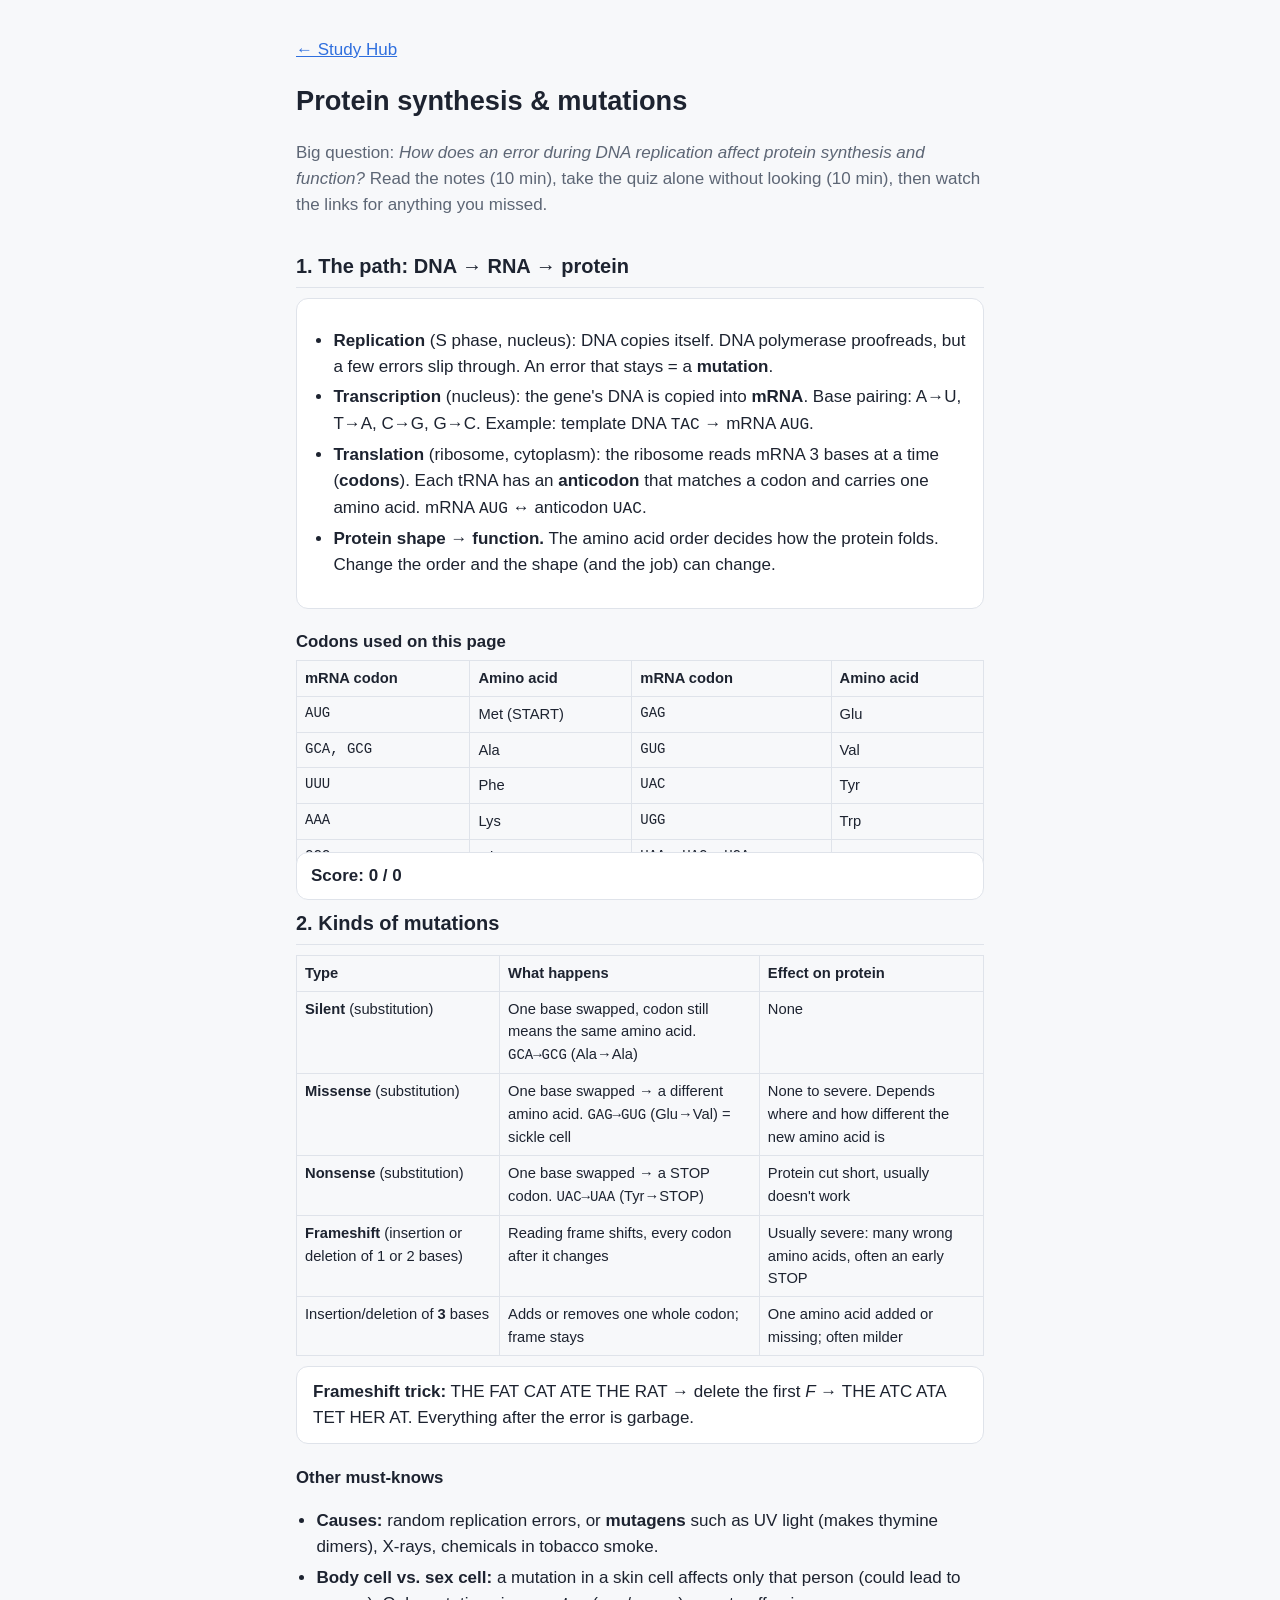
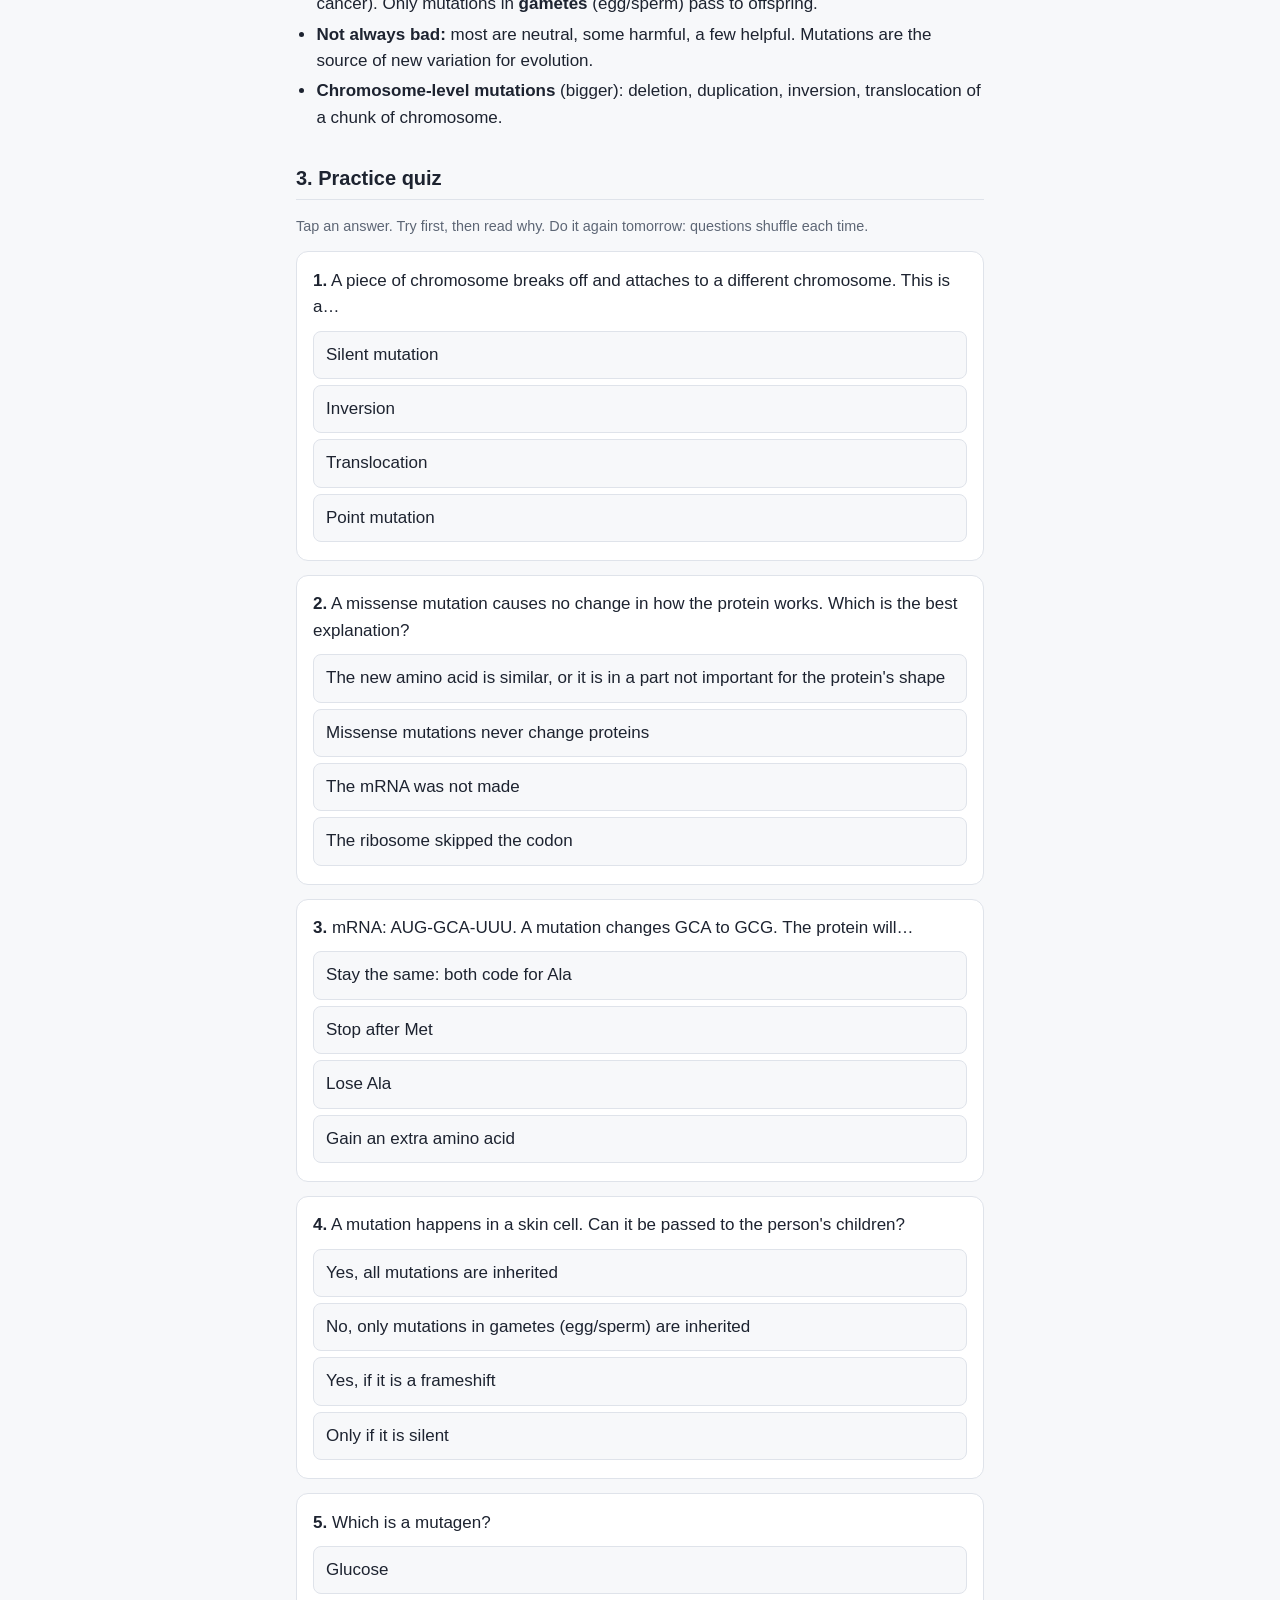
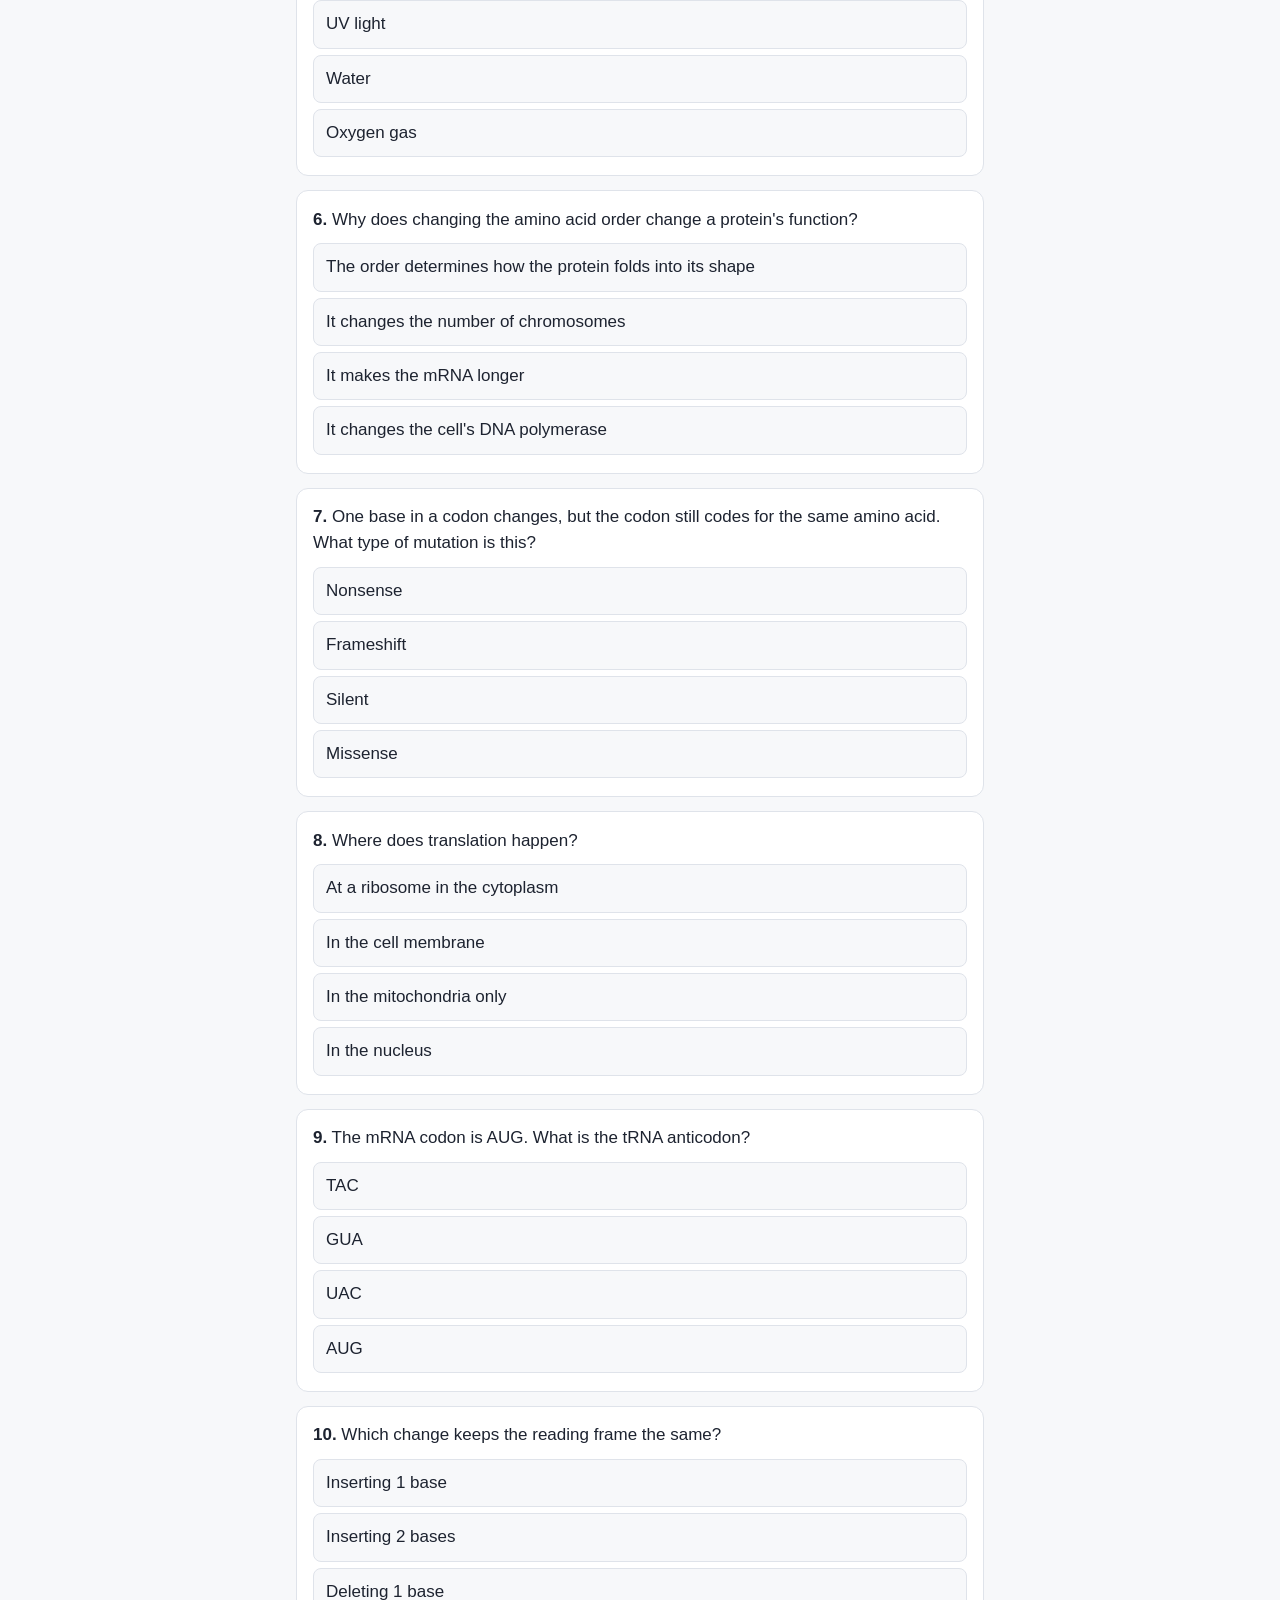
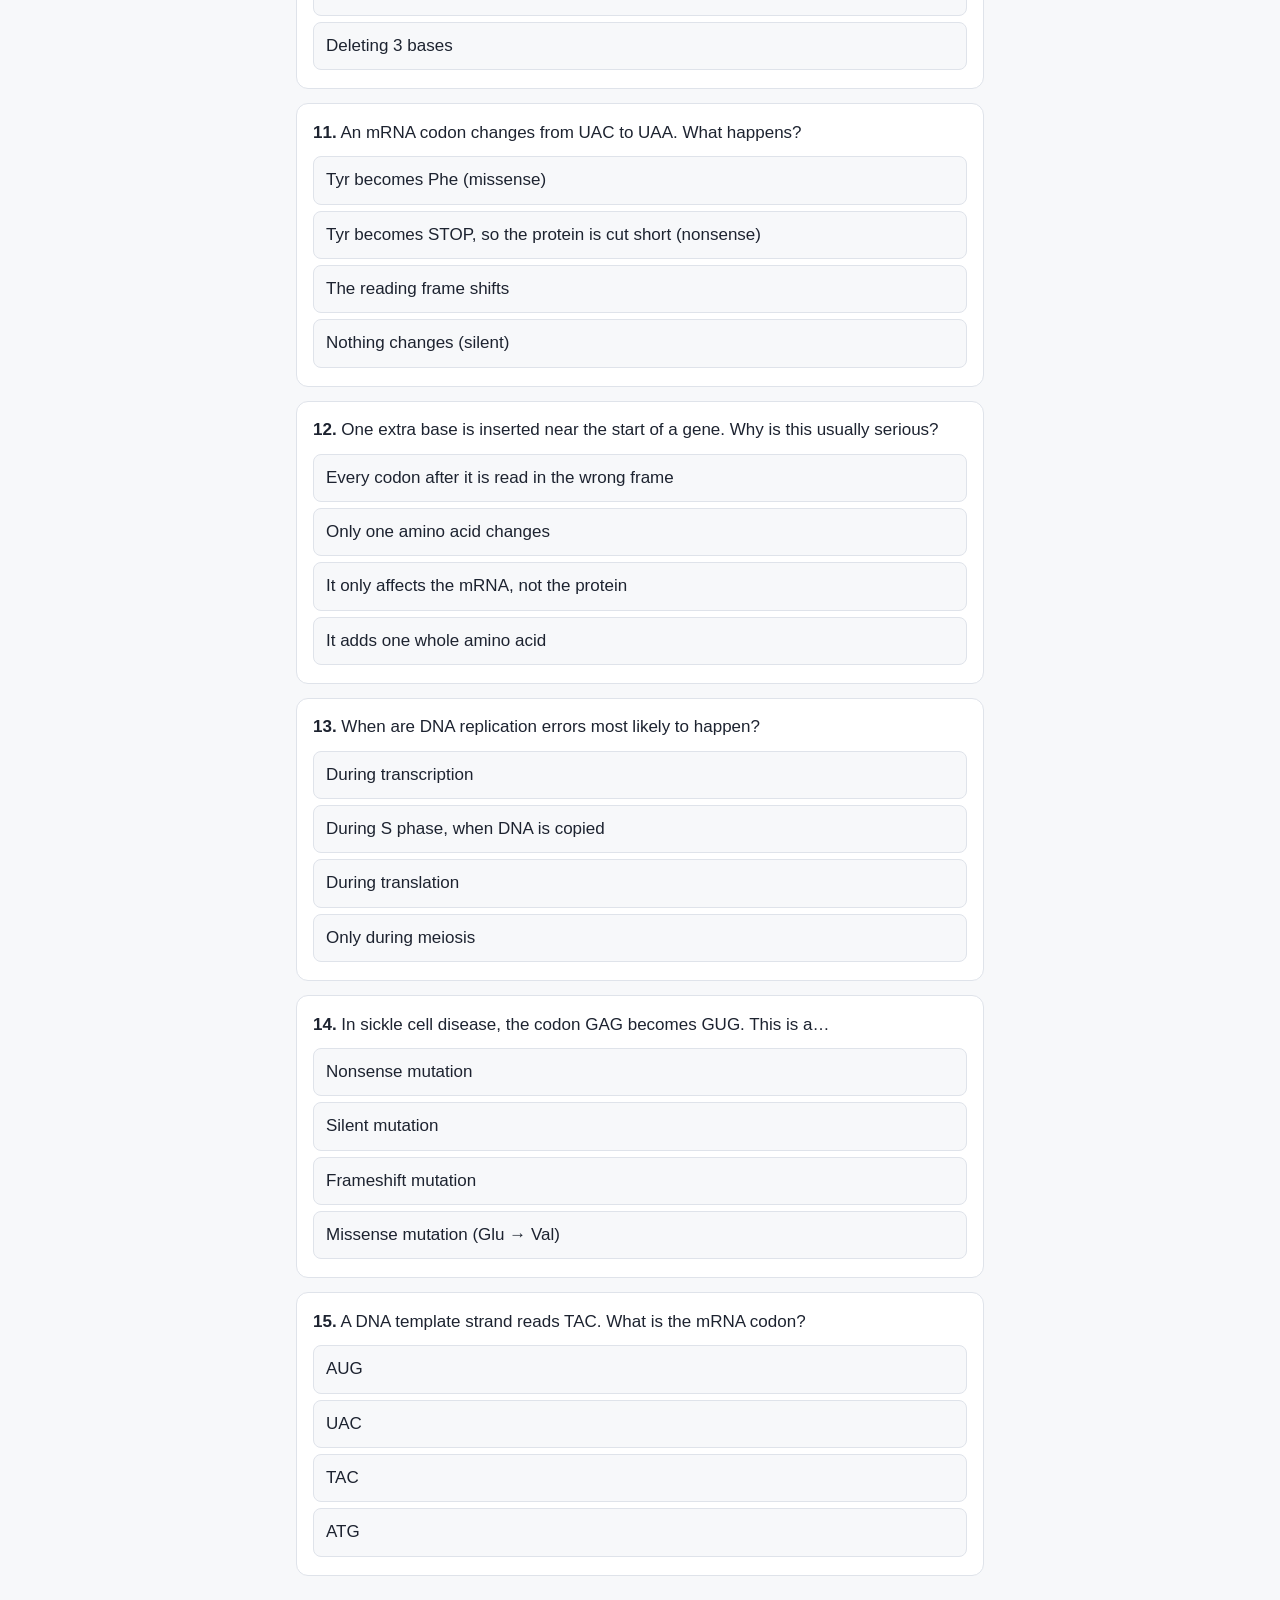
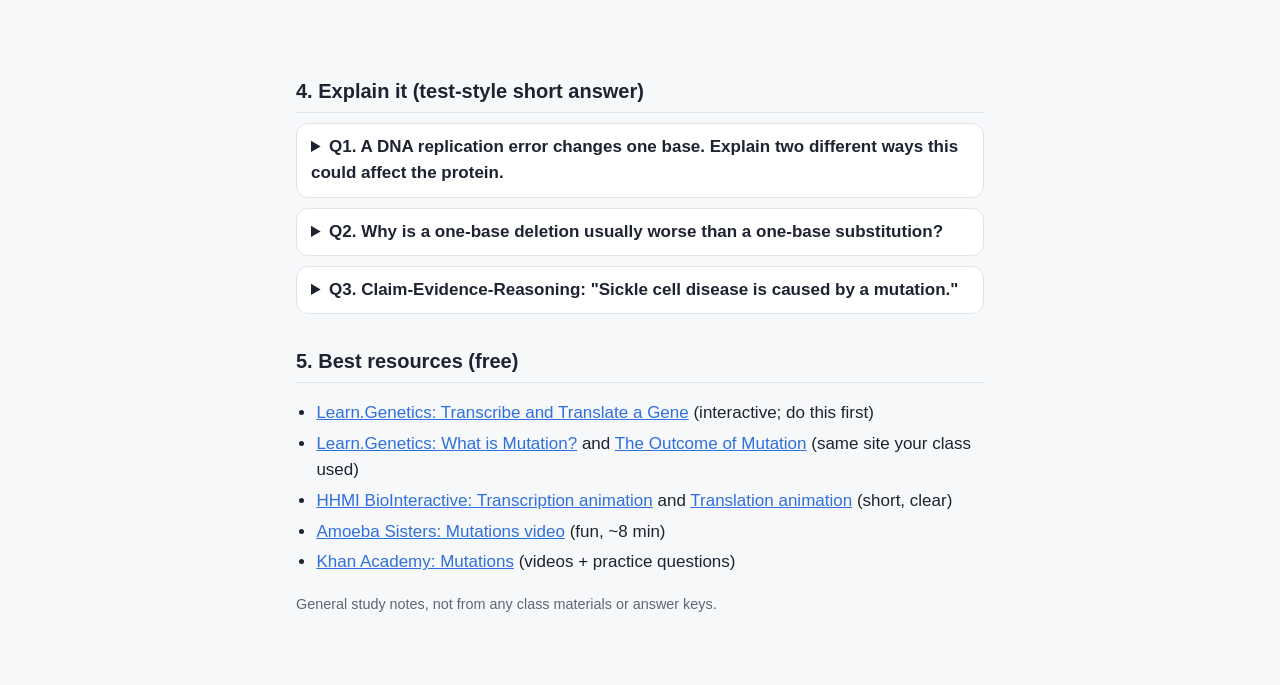
==== bio-mutations.html @ 21ad4ba0 "Study Hub: biology protein synthesis & mutations practice Co-Authored-By: Claude Opus 5.5 <noreply@a" ====
<!doctype html>
<html lang="en">
<head>
<meta charset="utf-8">
<meta name="viewport" content="width=device-width, initial-scale=1">
<title>Mutations Practice</title>
<link rel="stylesheet" href="style.css">
</head>
<body>
<main>
<p><a href="index.html">← Study Hub</a></p>
<h1>Protein synthesis &amp; mutations</h1>
<p class="lead">Big question: <em>How does an error during DNA replication affect protein synthesis and function?</em> Read the notes (10 min), take the quiz alone without looking (10 min), then watch the links for anything you missed.</p>

<h2>1. The path: DNA → RNA → protein</h2>
<div class="box">
<ul>
<li><strong>Replication</strong> (S phase, nucleus): DNA copies itself. DNA polymerase proofreads, but a few errors slip through. An error that stays = a <strong>mutation</strong>.</li>
<li><strong>Transcription</strong> (nucleus): the gene's DNA is copied into <strong>mRNA</strong>. Base pairing: A→U, T→A, C→G, G→C. Example: template DNA <span class="mono">TAC</span> → mRNA <span class="mono">AUG</span>.</li>
<li><strong>Translation</strong> (ribosome, cytoplasm): the ribosome reads mRNA 3 bases at a time (<strong>codons</strong>). Each tRNA has an <strong>anticodon</strong> that matches a codon and carries one amino acid. mRNA <span class="mono">AUG</span> ↔ anticodon <span class="mono">UAC</span>.</li>
<li><strong>Protein shape → function.</strong> The amino acid order decides how the protein folds. Change the order and the shape (and the job) can change.</li>
</ul>
</div>

<h3>Codons used on this page</h3>
<table>
<tr><th>mRNA codon</th><th>Amino acid</th><th>mRNA codon</th><th>Amino acid</th></tr>
<tr><td class="mono">AUG</td><td>Met (START)</td><td class="mono">GAG</td><td>Glu</td></tr>
<tr><td class="mono">GCA, GCG</td><td>Ala</td><td class="mono">GUG</td><td>Val</td></tr>
<tr><td class="mono">UUU</td><td>Phe</td><td class="mono">UAC</td><td>Tyr</td></tr>
<tr><td class="mono">AAA</td><td>Lys</td><td class="mono">UGG</td><td>Trp</td></tr>
<tr><td class="mono">GGC</td><td>Gly</td><td class="mono">UAA, UAG, UGA</td><td>STOP</td></tr>
</table>

<h2>2. Kinds of mutations</h2>
<table>
<tr><th>Type</th><th>What happens</th><th>Effect on protein</th></tr>
<tr><td><strong>Silent</strong> (substitution)</td><td>One base swapped, codon still means the same amino acid. <span class="mono">GCA→GCG</span> (Ala→Ala)</td><td>None</td></tr>
<tr><td><strong>Missense</strong> (substitution)</td><td>One base swapped → a different amino acid. <span class="mono">GAG→GUG</span> (Glu→Val) = sickle cell</td><td>None to severe. Depends where and how different the new amino acid is</td></tr>
<tr><td><strong>Nonsense</strong> (substitution)</td><td>One base swapped → a STOP codon. <span class="mono">UAC→UAA</span> (Tyr→STOP)</td><td>Protein cut short, usually doesn't work</td></tr>
<tr><td><strong>Frameshift</strong> (insertion or deletion of 1 or 2 bases)</td><td>Reading frame shifts, every codon after it changes</td><td>Usually severe: many wrong amino acids, often an early STOP</td></tr>
<tr><td>Insertion/deletion of <strong>3</strong> bases</td><td>Adds or removes one whole codon; frame stays</td><td>One amino acid added or missing; often milder</td></tr>
</table>
<div class="box">
<strong>Frameshift trick:</strong> THE FAT CAT ATE THE RAT → delete the first <em>F</em> → THE ATC ATA TET HER AT. Everything after the error is garbage.
</div>

<h3>Other must-knows</h3>
<ul>
<li><strong>Causes:</strong> random replication errors, or <strong>mutagens</strong> such as UV light (makes thymine dimers), X-rays, chemicals in tobacco smoke.</li>
<li><strong>Body cell vs. sex cell:</strong> a mutation in a skin cell affects only that person (could lead to cancer). Only mutations in <strong>gametes</strong> (egg/sperm) pass to offspring.</li>
<li><strong>Not always bad:</strong> most are neutral, some harmful, a few helpful. Mutations are the source of new variation for evolution.</li>
<li><strong>Chromosome-level mutations</strong> (bigger): deletion, duplication, inversion, translocation of a chunk of chromosome.</li>
</ul>

<h2>3. Practice quiz</h2>
<p class="muted">Tap an answer. Try first, then read why. Do it again tomorrow: questions shuffle each time.</p>
<div id="quiz"></div>
<div id="score">Score: 0 / 0</div>

<h2>4. Explain it (test-style short answer)</h2>
<details><summary>Q1. A DNA replication error changes one base. Explain two different ways this could affect the protein.</summary>
<p><strong>Check your answer has:</strong> (1) it could be <em>silent</em>: same amino acid because several codons code for the same one, so no change; (2) <em>missense</em>: a different amino acid → protein may fold differently → may not work (e.g., sickle cell hemoglobin); or <em>nonsense</em>: early STOP → short, non-working protein. Use the words codon, amino acid, shape, function.</p></details>
<details><summary>Q2. Why is a one-base deletion usually worse than a one-base substitution?</summary>
<p><strong>Check your answer has:</strong> the deletion shifts the reading frame, so <em>every codon after it</em> is read wrong (many amino acids change, often an early STOP). A substitution changes at most <em>one</em> codon.</p></details>
<details><summary>Q3. Claim-Evidence-Reasoning: "Sickle cell disease is caused by a mutation."</summary>
<p><strong>Check your answer has:</strong> Claim: one base substitution in the hemoglobin gene causes it. Evidence: the codon GAG becomes GUG, so glutamic acid (Glu) is replaced by valine (Val). Reasoning: the different amino acid changes how hemoglobin folds and sticks together → red blood cells become sickle-shaped → carry oxygen poorly and block vessels.</p></details>

<h2>5. Best resources (free)</h2>
<ul>
<li><a href="https://learn.genetics.utah.edu/content/basics/txtl">Learn.Genetics: Transcribe and Translate a Gene</a> (interactive; do this first)</li>
<li><a href="https://learn.genetics.utah.edu/content/basics/mutation">Learn.Genetics: What is Mutation?</a> and <a href="https://learn.genetics.utah.edu/content/basics/outcomes">The Outcome of Mutation</a> (same site your class used)</li>
<li><a href="https://www.biointeractive.org/classroom-resources/dna-transcription-basic-detail">HHMI BioInteractive: Transcription animation</a> and <a href="https://www.biointeractive.org/classroom-resources/translation-basic-detail">Translation animation</a> (short, clear)</li>
<li><a href="https://www.youtube.com/@AmoebaSisters/search?query=mutations">Amoeba Sisters: Mutations video</a> (fun, ~8 min)</li>
<li><a href="https://www.khanacademy.org/science/biology/gene-expression-central-dogma/mutations-tutorial">Khan Academy: Mutations</a> (videos + practice questions)</li>
</ul>
<p class="muted">General study notes, not from any class materials or answer keys.</p>
</main>

<script>
const Q = [
 ["One base in a codon changes, but the codon still codes for the same amino acid. What type of mutation is this?",
  ["Silent","Missense","Nonsense","Frameshift"],0,
  "Several codons code for the same amino acid (e.g., GCA and GCG are both Ala), so the protein doesn't change."],
 ["An mRNA codon changes from UAC to UAA. What happens?",
  ["Tyr becomes STOP, so the protein is cut short (nonsense)","Tyr becomes Phe (missense)","Nothing changes (silent)","The reading frame shifts"],0,
  "UAA is a stop codon. Translation ends early → a shortened, usually non-working protein."],
 ["One extra base is inserted near the start of a gene. Why is this usually serious?",
  ["Every codon after it is read in the wrong frame","Only one amino acid changes","It adds one whole amino acid","It only affects the mRNA, not the protein"],0,
  "Codons are read in groups of three. Adding one base shifts all the groups after it (frameshift)."],
 ["Which change keeps the reading frame the same?",
  ["Deleting 3 bases","Deleting 1 base","Inserting 2 bases","Inserting 1 base"],0,
  "3 bases = exactly one codon. The protein loses one amino acid but the rest is read correctly."],
 ["In sickle cell disease, the codon GAG becomes GUG. This is a…",
  ["Missense mutation (Glu → Val)","Silent mutation","Nonsense mutation","Frameshift mutation"],0,
  "One base swap gives a different amino acid. That one change alters hemoglobin's shape."],
 ["mRNA: AUG-GCA-UUU. A mutation changes GCA to GCG. The protein will…",
  ["Stay the same: both code for Ala","Lose Ala","Stop after Met","Gain an extra amino acid"],0,
  "GCA and GCG both code for alanine: a silent mutation."],
 ["When are DNA replication errors most likely to happen?",
  ["During S phase, when DNA is copied","During translation","During transcription","Only during meiosis"],0,
  "Replication happens in S phase. DNA polymerase proofreads, but rare mistakes remain."],
 ["A mutation happens in a skin cell. Can it be passed to the person's children?",
  ["No, only mutations in gametes (egg/sperm) are inherited","Yes, all mutations are inherited","Yes, if it is a frameshift","Only if it is silent"],0,
  "Body (somatic) cell mutations stay in that person. Only germ-line mutations go to offspring."],
 ["Which is a mutagen?",
  ["UV light","Glucose","Water","Oxygen gas"],0,
  "UV light can bond neighboring thymines together (thymine dimers), causing copying errors."],
 ["Where does translation happen?",
  ["At a ribosome in the cytoplasm","In the nucleus","In the mitochondria only","In the cell membrane"],0,
  "Transcription is in the nucleus; mRNA then goes out to ribosomes for translation."],
 ["The mRNA codon is AUG. What is the tRNA anticodon?",
  ["UAC","TAC","AUG","GUA"],0,
  "Anticodons pair with codons: A–U, U–A, G–C. tRNA uses U, not T."],
 ["A DNA template strand reads TAC. What is the mRNA codon?",
  ["AUG","ATG","UAC","TAC"],0,
  "T→A, A→U, C→G. RNA has U instead of T."],
 ["A missense mutation causes no change in how the protein works. Which is the best explanation?",
  ["The new amino acid is similar, or it is in a part not important for the protein's shape","Missense mutations never change proteins","The mRNA was not made","The ribosome skipped the codon"],0,
  "Effect depends on where the change is and how different the new amino acid is."],
 ["Why does changing the amino acid order change a protein's function?",
  ["The order determines how the protein folds into its shape","It changes the cell's DNA polymerase","It changes the number of chromosomes","It makes the mRNA longer"],0,
  "Sequence → folding → 3D shape → function. Change the shape, change the job."],
 ["A piece of chromosome breaks off and attaches to a different chromosome. This is a…",
  ["Translocation","Point mutation","Silent mutation","Inversion"],0,
  "Translocation = a segment moves to a non-matching chromosome. Inversion = a segment flips in place."]
];
const shuffle=a=>{for(let i=a.length-1;i>0;i--){const j=Math.floor(Math.random()*(i+1));[a[i],a[j]]=[a[j],a[i]]}return a};
let right=0,done=0;
const quiz=document.getElementById('quiz'),score=document.getElementById('score');
shuffle(Q.slice()).forEach((q,n)=>{
  const d=document.createElement('div');d.className='q';
  d.innerHTML=`<p><strong>${n+1}.</strong> ${q[0]}</p>`;
  const opts=shuffle(q[1].map((t,i)=>({t,ok:i===q[2]})));
  opts.forEach(o=>{
    const b=document.createElement('button');b.textContent=o.t;
    b.onclick=()=>{
      if(d.classList.contains('done'))return;
      d.classList.add('done');done++;
      if(o.ok){right++;b.classList.add('right')}else{b.classList.add('wrong');
        [...d.querySelectorAll('button')].forEach((x,k)=>{if(opts[k].ok)x.classList.add('right')})}
      score.textContent=`Score: ${right} / ${done}`+(done===Q.length?`  ·  ${Math.round(100*right/done)}%`:'');
    };
    d.appendChild(b);
  });
  const w=document.createElement('div');w.className='why';w.textContent='Why: '+q[3];d.appendChild(w);
  quiz.appendChild(d);
});
</script>
</body>
</html>
---- style.css ----
:root{--bg:#f7f8fa;--fg:#1d2330;--muted:#5d6675;--card:#fff;--line:#dfe3ea;--accent:#2f6fde;--ok:#1f8a4c;--okbg:#e6f5ec;--bad:#c23b3b;--badbg:#fbeaea}
@media (prefers-color-scheme:dark){:root{--bg:#14171d;--fg:#e8ebf0;--muted:#9aa3b2;--card:#1d222b;--line:#2f3642;--accent:#6aa0ff;--ok:#5fd08e;--okbg:#18382a;--bad:#ff8a8a;--badbg:#3d1d1f}}
*{box-sizing:border-box}
body{margin:0;background:var(--bg);color:var(--fg);font:17px/1.55 -apple-system,BlinkMacSystemFont,"Segoe UI",Roboto,sans-serif}
main{max-width:720px;margin:0 auto;padding:20px 16px 60px}
h1{font-size:1.7rem;margin:.2em 0}
h2{font-size:1.25rem;margin:1.6em 0 .5em;border-bottom:1px solid var(--line);padding-bottom:.25em}
h3{font-size:1.05rem;margin:1.2em 0 .3em}
a{color:var(--accent)}
.lead{color:var(--muted)}
.muted{color:var(--muted);font-size:.9rem}
.card{display:block;background:var(--card);border:1px solid var(--line);border-radius:12px;padding:14px 16px;margin:10px 0;text-decoration:none;color:var(--fg)}
.card span{display:block;color:var(--muted);font-size:.9rem}
.box{background:var(--card);border:1px solid var(--line);border-radius:12px;padding:12px 16px;margin:10px 0}
table{border-collapse:collapse;width:100%;font-size:.92rem}
th,td{border:1px solid var(--line);padding:6px 8px;text-align:left;vertical-align:top}
th{background:var(--bg)}
code,.mono{font-family:ui-monospace,Menlo,monospace;font-size:.95em}
.q{background:var(--card);border:1px solid var(--line);border-radius:12px;padding:12px 16px;margin:14px 0}
.q p{margin:.2em 0 .6em}
.q button{display:block;width:100%;text-align:left;margin:6px 0;padding:10px 12px;border:1px solid var(--line);border-radius:8px;background:var(--bg);color:var(--fg);font:inherit;cursor:pointer}
.q button.right{border-color:var(--ok);background:var(--okbg)}
.q button.wrong{border-color:var(--bad);background:var(--badbg)}
.why{display:none;margin-top:8px;font-size:.93rem;color:var(--muted)}
.q.done .why{display:block}
#score{position:sticky;bottom:0;background:var(--card);border:1px solid var(--line);border-radius:12px;padding:10px 14px;margin-top:20px;font-weight:600}
details{background:var(--card);border:1px solid var(--line);border-radius:12px;padding:10px 14px;margin:10px 0}
summary{cursor:pointer;font-weight:600}
ul{padding-left:1.2em}
li{margin:.25em 0}
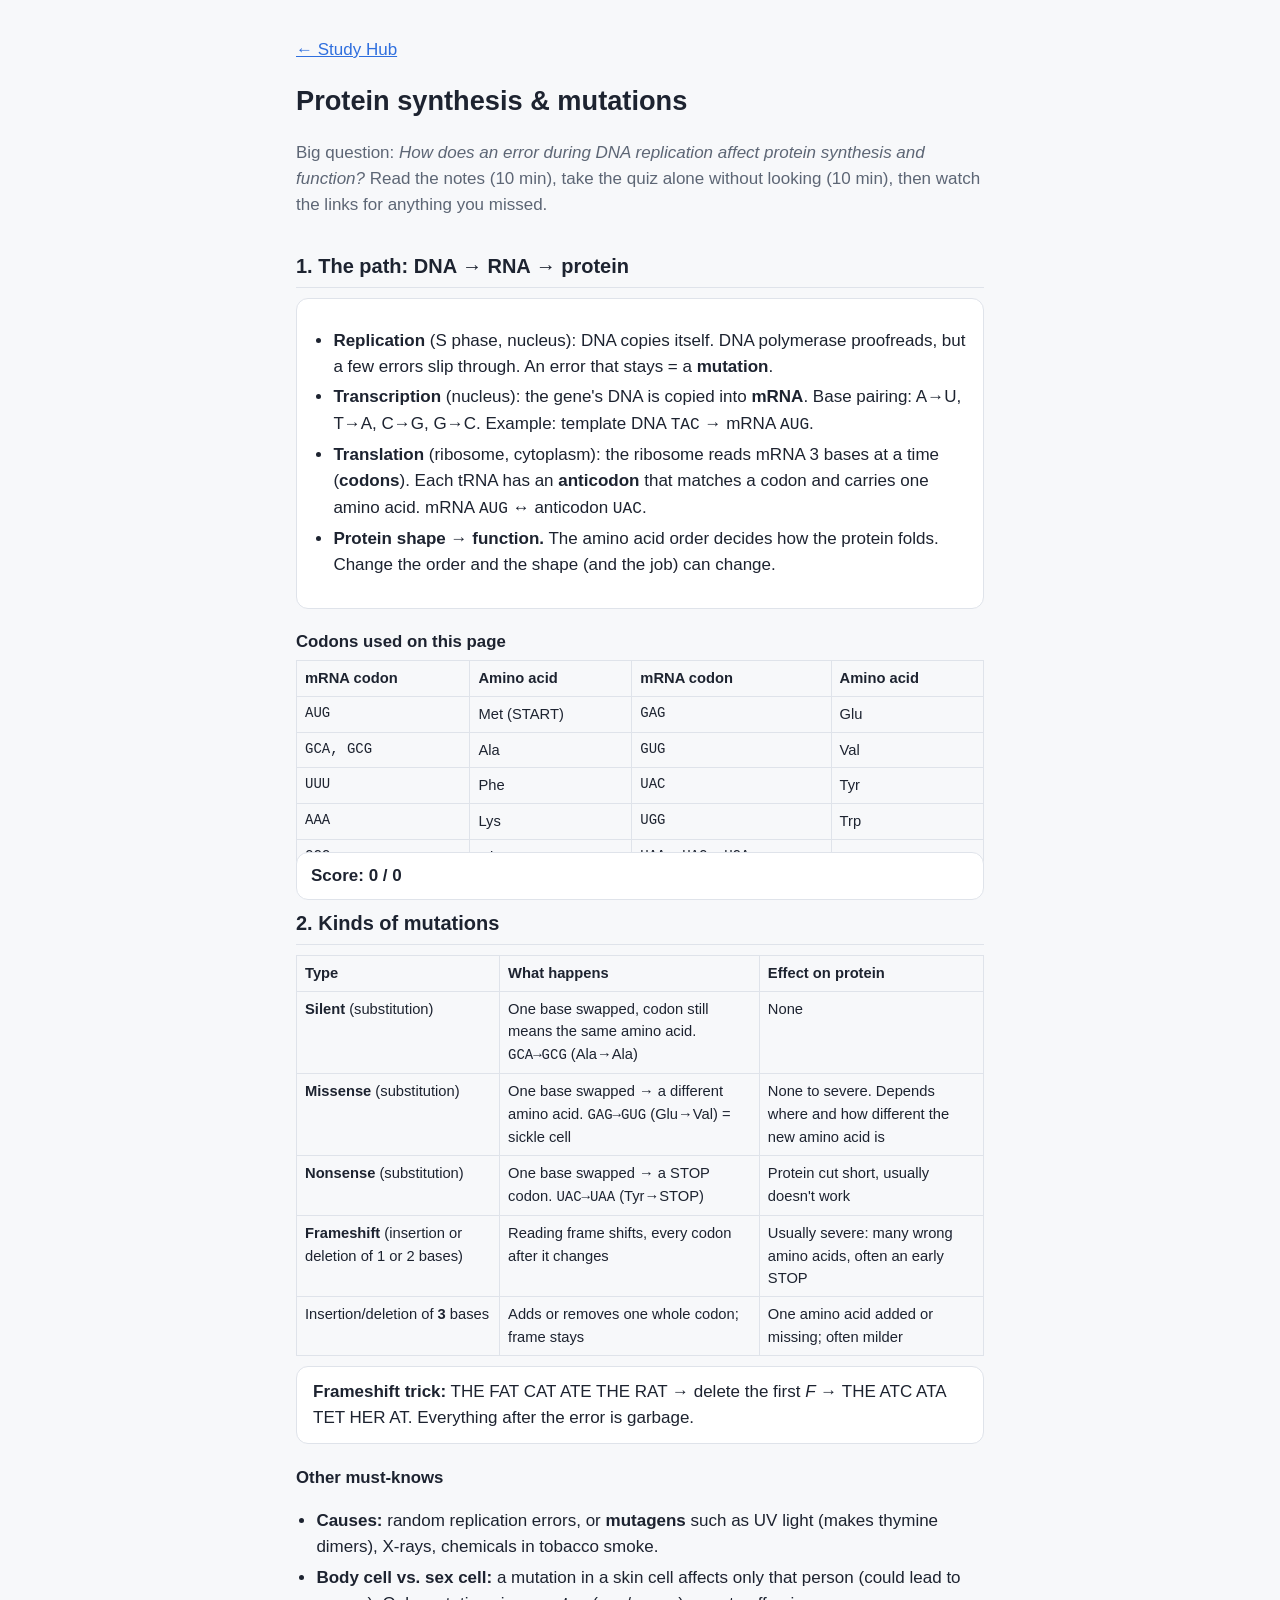
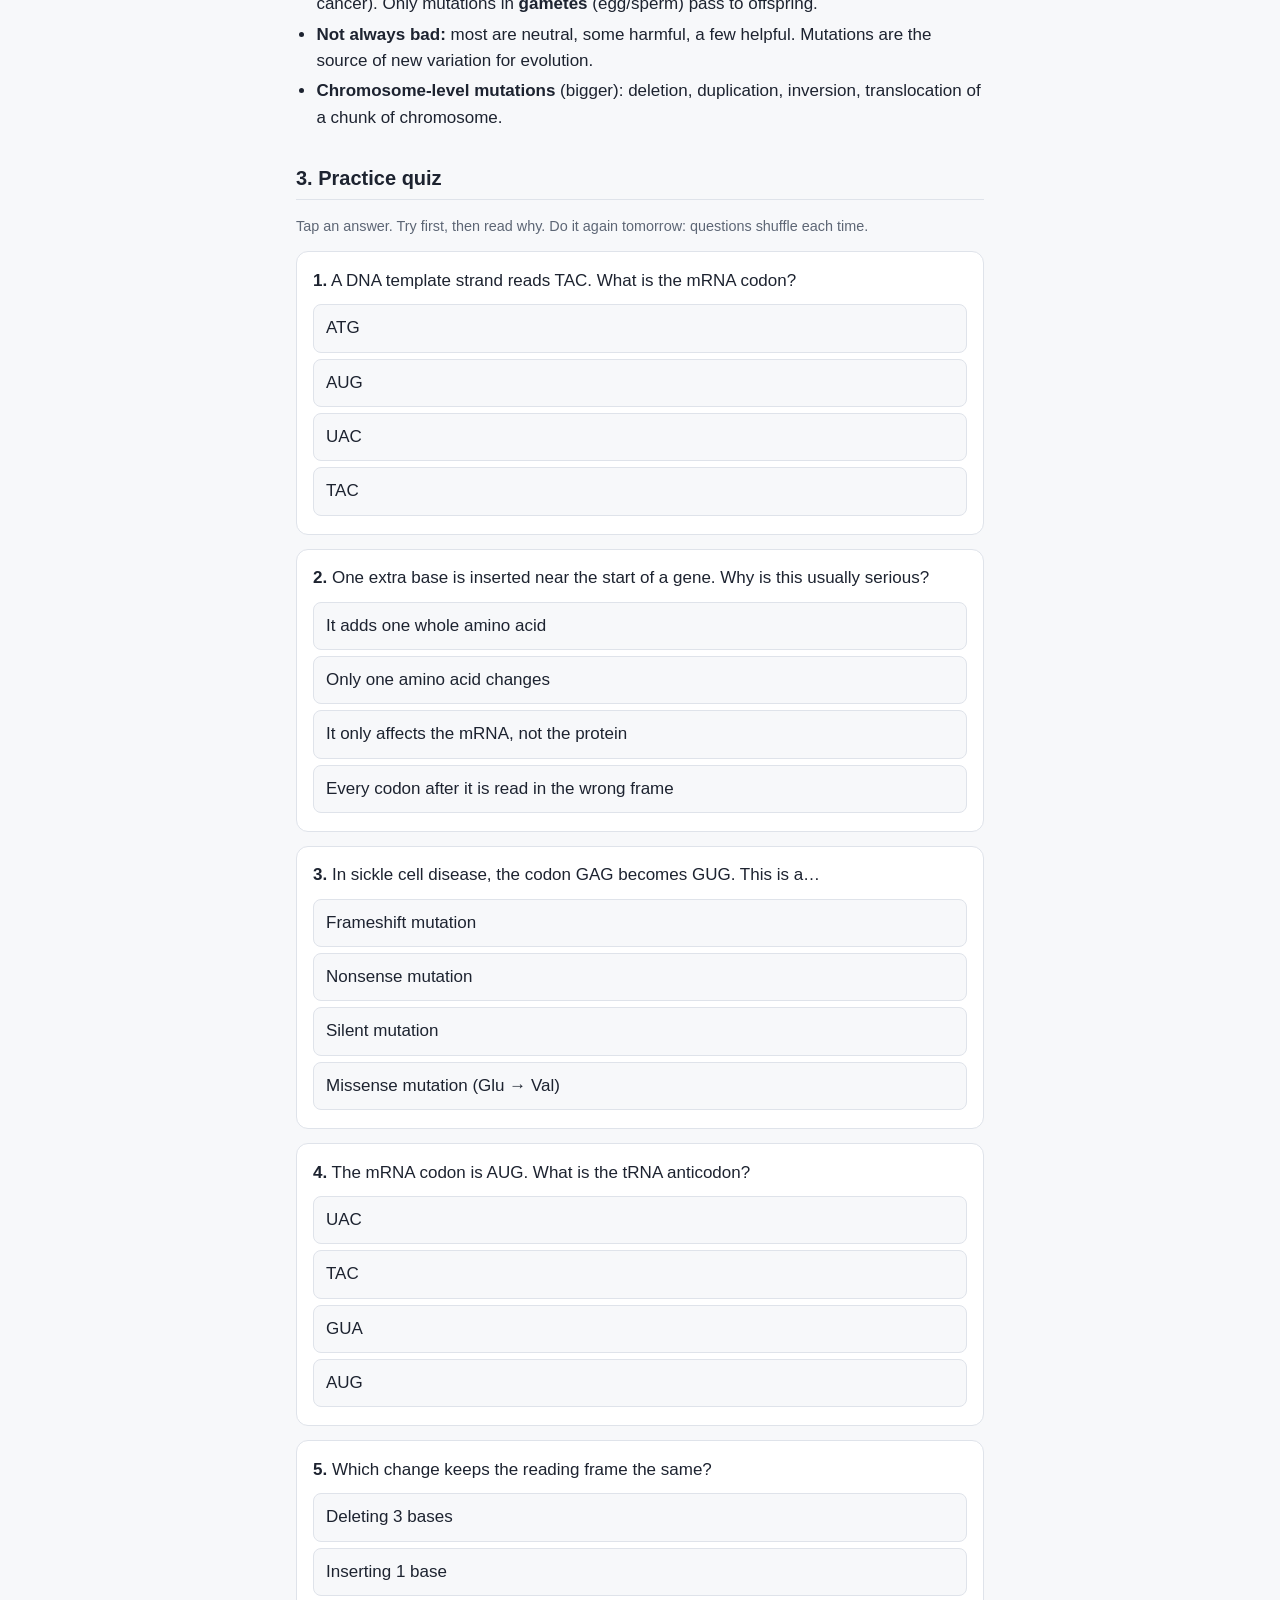
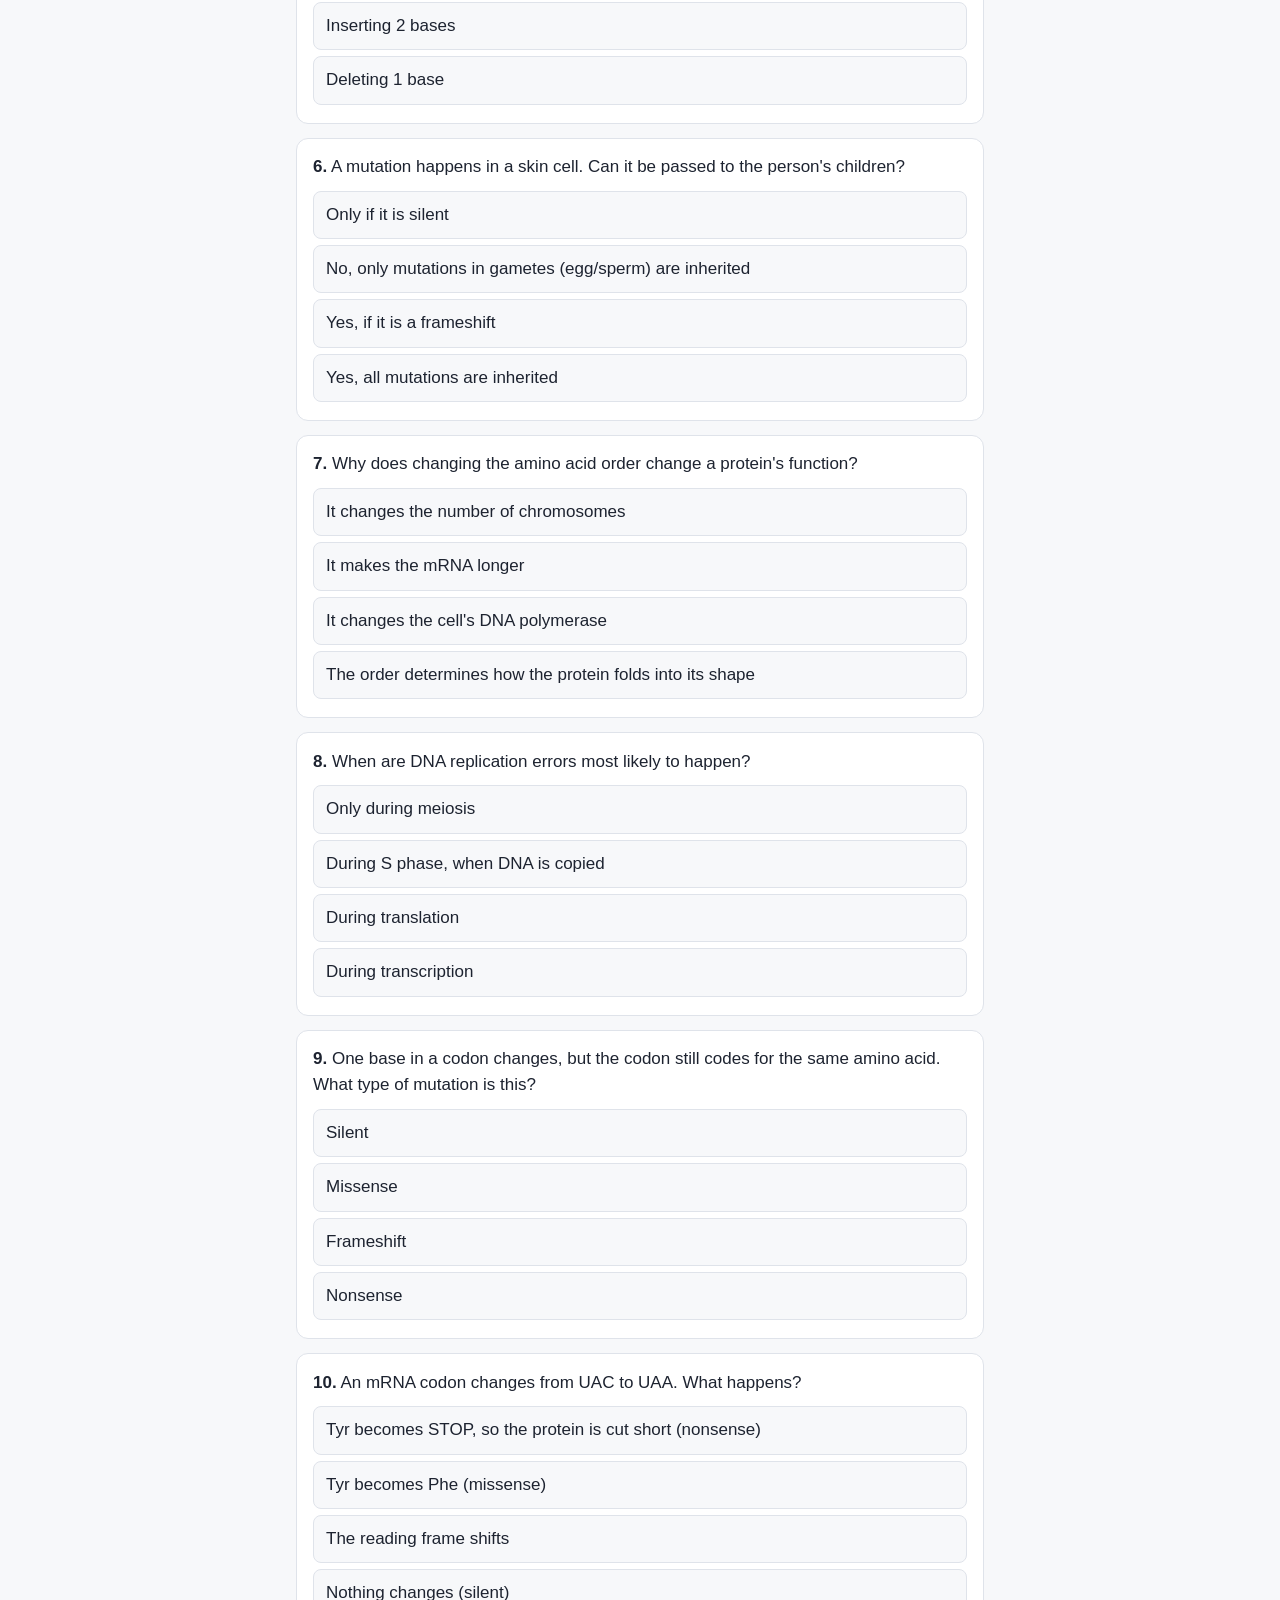
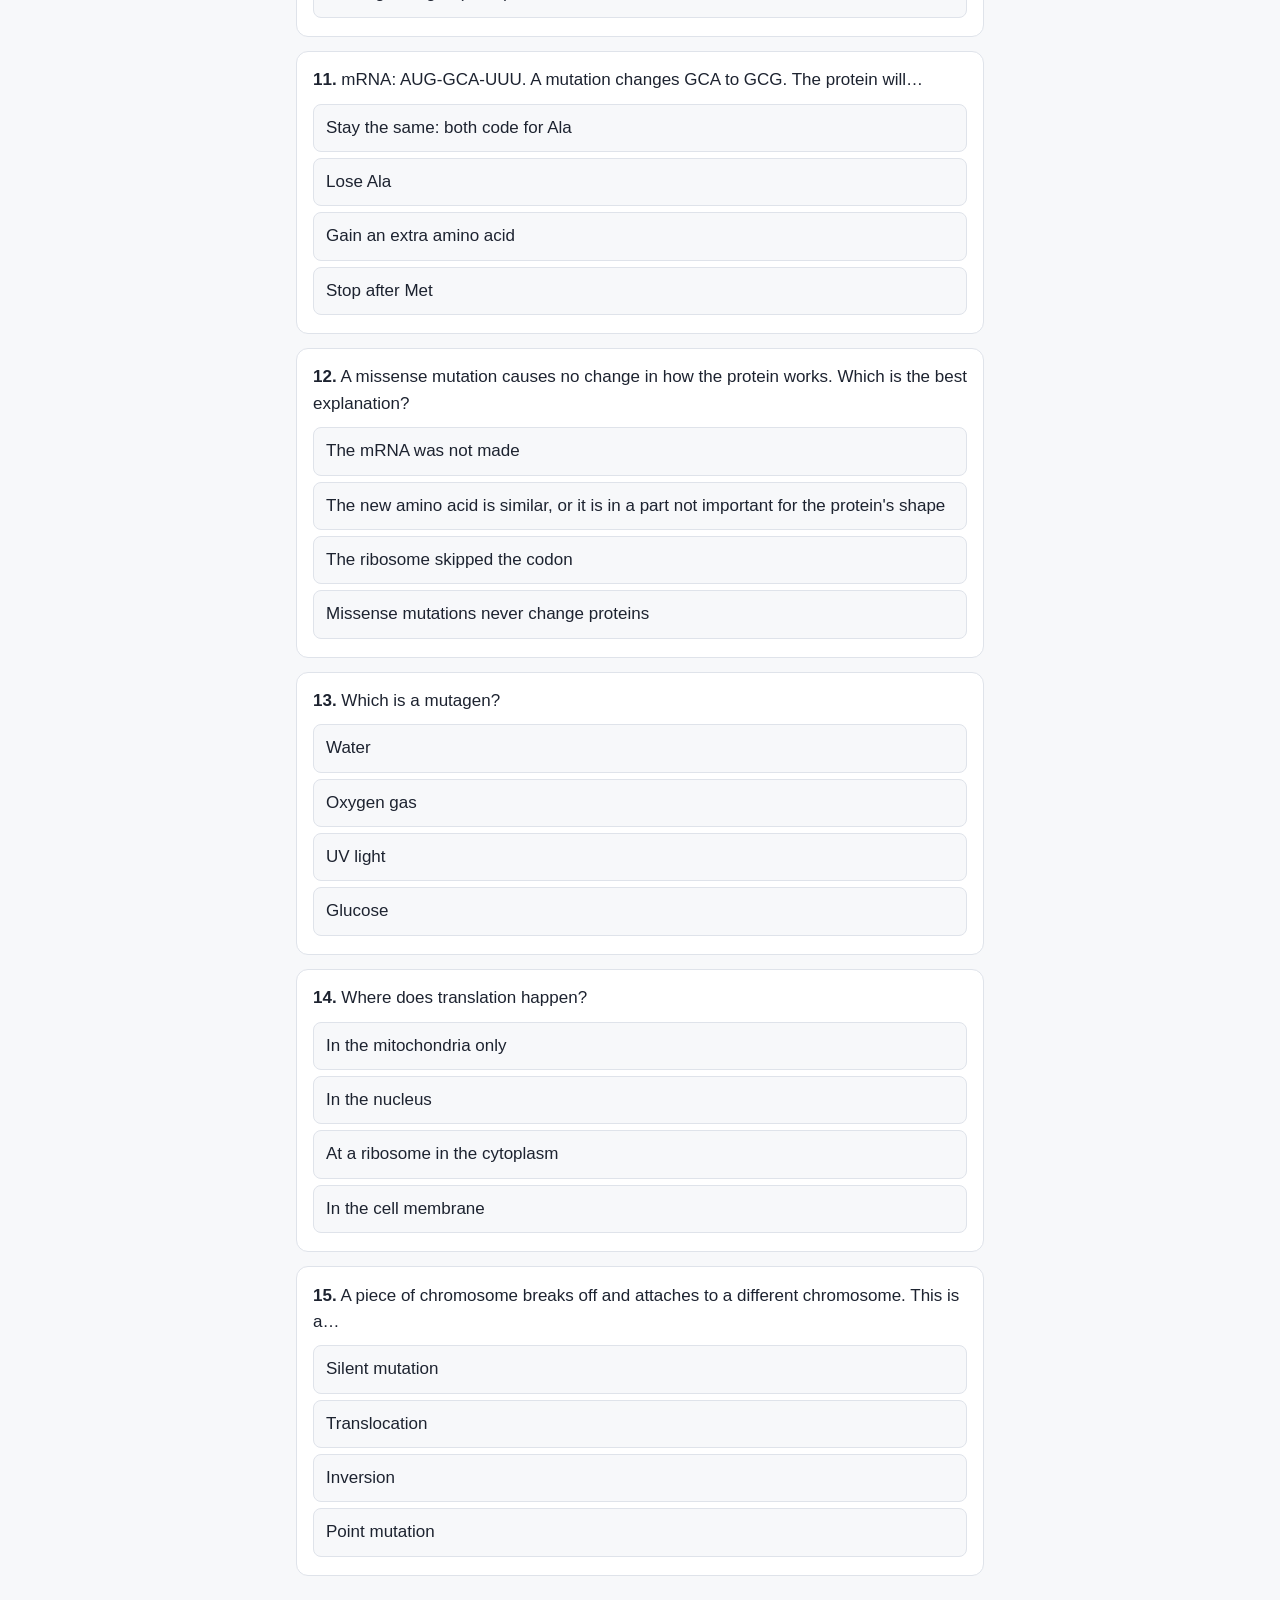
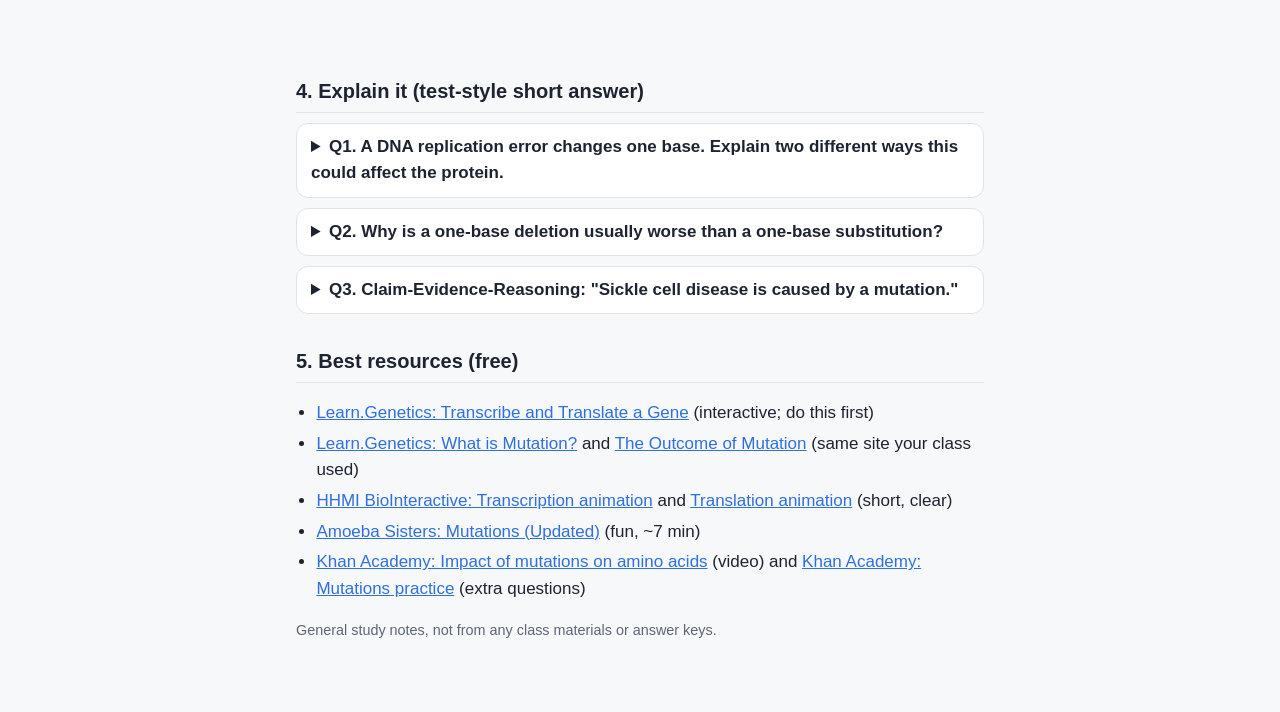
==== commit 9a900dbc: "Fix Khan Academy and Amoeba Sisters links Co-Authored-By: Claude Opus 5.5 <noreply@anthropic.com>" ====
--- a/bio-mutations.html
+++ b/bio-mutations.html
@@ -71,8 +71,8 @@
 <li><a href="https://learn.genetics.utah.edu/content/basics/txtl">Learn.Genetics: Transcribe and Translate a Gene</a> (interactive; do this first)</li>
 <li><a href="https://learn.genetics.utah.edu/content/basics/mutation">Learn.Genetics: What is Mutation?</a> and <a href="https://learn.genetics.utah.edu/content/basics/outcomes">The Outcome of Mutation</a> (same site your class used)</li>
 <li><a href="https://www.biointeractive.org/classroom-resources/dna-transcription-basic-detail">HHMI BioInteractive: Transcription animation</a> and <a href="https://www.biointeractive.org/classroom-resources/translation-basic-detail">Translation animation</a> (short, clear)</li>
-<li><a href="https://www.youtube.com/@AmoebaSisters/search?query=mutations">Amoeba Sisters: Mutations video</a> (fun, ~8 min)</li>
-<li><a href="https://www.khanacademy.org/science/biology/gene-expression-central-dogma/mutations-tutorial">Khan Academy: Mutations</a> (videos + practice questions)</li>
+<li><a href="https://www.youtube.com/watch?v=vl6Vlf2thvI">Amoeba Sisters: Mutations (Updated)</a> (fun, ~7 min)</li>
+<li><a href="https://www.khanacademy.org/science/ap-biology/gene-expression-and-regulation/mutations-ap/v/impact-of-mutations-on-translation-into-amino-acids">Khan Academy: Impact of mutations on amino acids</a> (video) and <a href="https://www.khanacademy.org/science/ap-biology/gene-expression-and-regulation/mutations-ap/e/mutations">Khan Academy: Mutations practice</a> (extra questions)</li>
 </ul>
 <p class="muted">General study notes, not from any class materials or answer keys.</p>
 </main>
